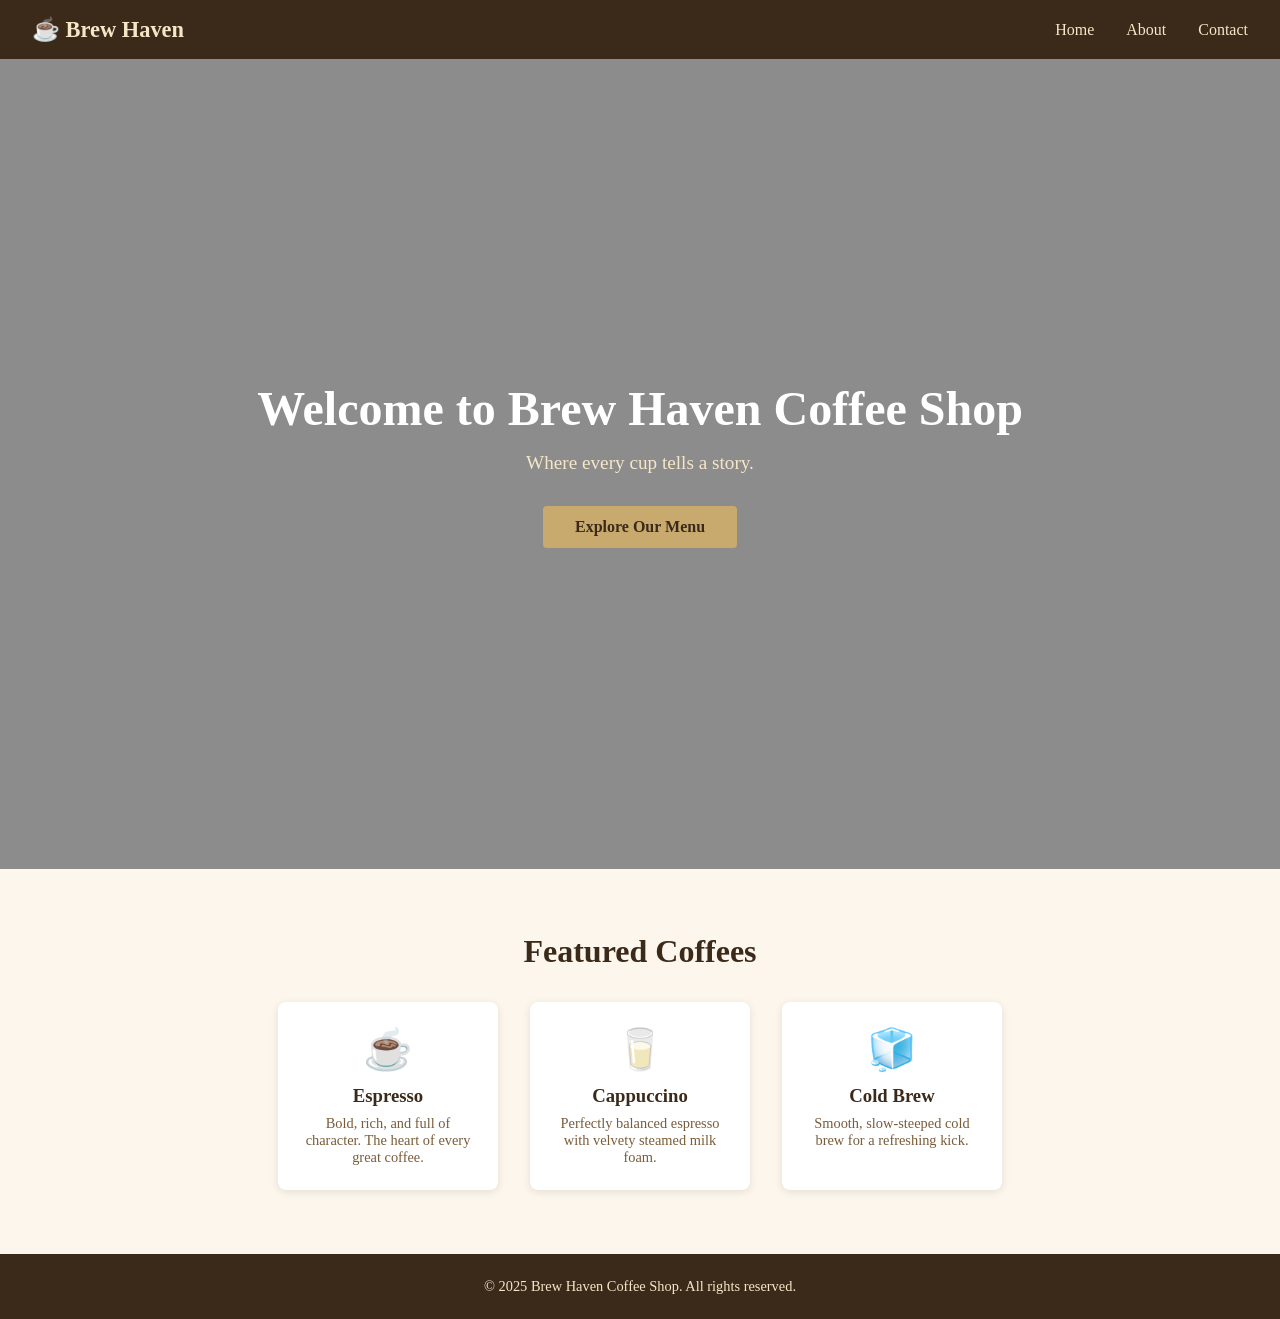
==== index.html @ 6bb27186 "feat: add home page with nav, hero, featured coffees, and footer" ====
<!DOCTYPE html>
<html lang="en">
<head>
  <meta charset="UTF-8" />
  <meta name="viewport" content="width=device-width, initial-scale=1.0" />
  <title>Brew Haven Coffee Shop</title>
  <style>
    * { margin: 0; padding: 0; box-sizing: border-box; }
    body { font-family: Georgia, serif; color: #3b2a1a; }

    /* Nav */
    nav {
      background: #3b2a1a;
      padding: 1rem 2rem;
      display: flex;
      justify-content: space-between;
      align-items: center;
    }
    nav .logo { color: #f5e6c8; font-size: 1.4rem; font-weight: bold; }
    nav ul { list-style: none; display: flex; gap: 2rem; }
    nav ul a { color: #f5e6c8; text-decoration: none; font-size: 1rem; }
    nav ul a:hover { color: #c8a96e; }

    /* Hero */
    .hero {
      background: linear-gradient(rgba(0,0,0,0.45), rgba(0,0,0,0.45)),
                  url('https://images.unsplash.com/photo-1495474472287-4d71bcdd2085?w=1400') center/cover no-repeat;
      height: 90vh;
      display: flex;
      flex-direction: column;
      justify-content: center;
      align-items: center;
      text-align: center;
      color: #fff;
      padding: 1rem;
    }
    .hero h1 { font-size: 3rem; margin-bottom: 1rem; }
    .hero p { font-size: 1.2rem; margin-bottom: 2rem; color: #f5e6c8; }
    .hero a {
      background: #c8a96e;
      color: #3b2a1a;
      padding: 0.75rem 2rem;
      text-decoration: none;
      font-weight: bold;
      border-radius: 4px;
    }
    .hero a:hover { background: #b8935a; }

    /* Featured */
    .featured { padding: 4rem 2rem; text-align: center; background: #fdf6ec; }
    .featured h2 { font-size: 2rem; margin-bottom: 2rem; }
    .cards { display: flex; justify-content: center; gap: 2rem; flex-wrap: wrap; }
    .card {
      background: #fff;
      border-radius: 8px;
      padding: 1.5rem;
      width: 220px;
      box-shadow: 0 2px 8px rgba(0,0,0,0.1);
    }
    .card .icon { font-size: 2.5rem; margin-bottom: 0.75rem; }
    .card h3 { margin-bottom: 0.5rem; }
    .card p { font-size: 0.9rem; color: #7a5c3a; }

    /* Footer */
    footer {
      background: #3b2a1a;
      color: #f5e6c8;
      text-align: center;
      padding: 1.5rem;
      font-size: 0.9rem;
    }
  </style>
</head>
<body>

  <nav>
    <div class="logo">☕ Brew Haven</div>
    <ul>
      <li><a href="index.html">Home</a></li>
      <li><a href="about.html">About</a></li>
      <li><a href="contact.html">Contact</a></li>
    </ul>
  </nav>

  <section class="hero">
    <h1>Welcome to Brew Haven Coffee Shop</h1>
    <p>Where every cup tells a story.</p>
    <a href="#featured">Explore Our Menu</a>
  </section>

  <section class="featured" id="featured">
    <h2>Featured Coffees</h2>
    <div class="cards">
      <div class="card">
        <div class="icon">☕</div>
        <h3>Espresso</h3>
        <p>Bold, rich, and full of character. The heart of every great coffee.</p>
      </div>
      <div class="card">
        <div class="icon">🥛</div>
        <h3>Cappuccino</h3>
        <p>Perfectly balanced espresso with velvety steamed milk foam.</p>
      </div>
      <div class="card">
        <div class="icon">🧊</div>
        <h3>Cold Brew</h3>
        <p>Smooth, slow-steeped cold brew for a refreshing kick.</p>
      </div>
    </div>
  </section>

  <footer>
    <p>&copy; 2025 Brew Haven Coffee Shop. All rights reserved.</p>
  </footer>

</body>
</html>
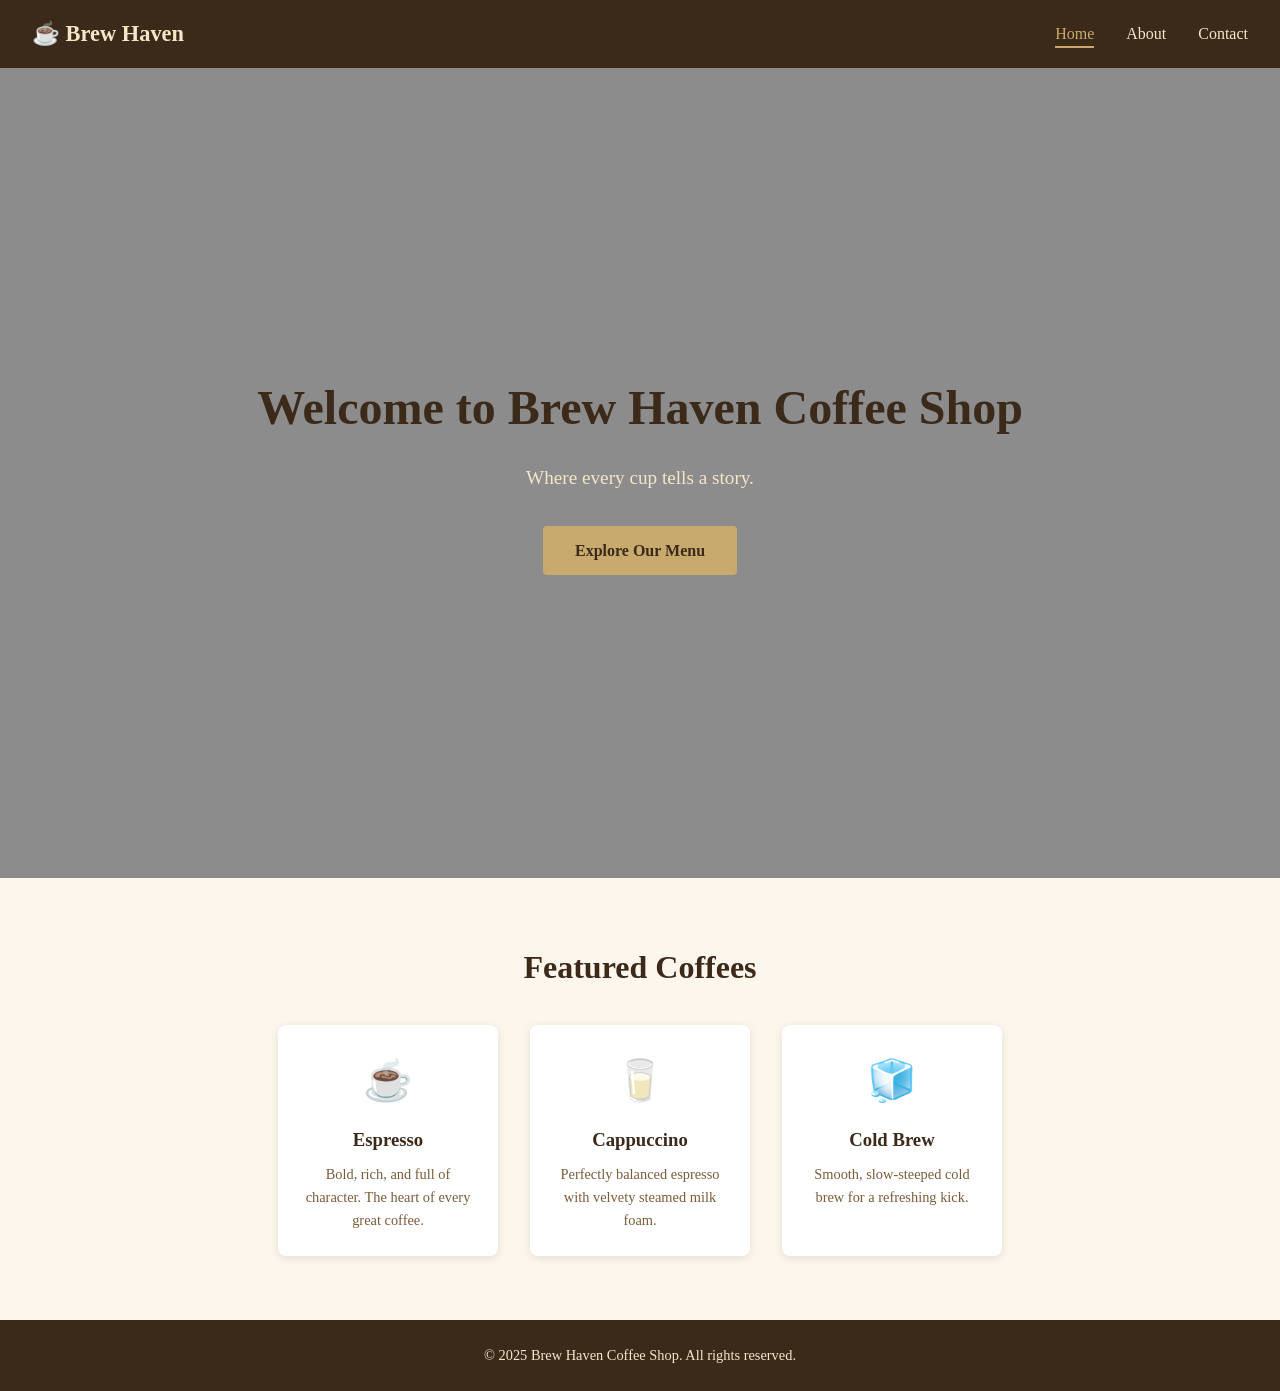
==== commit 5f8f7a89: "Fix stylesheet filename, add responsive nav, style buttons/forms/cards, update README" ====
--- a/index.html
+++ b/index.html
@@ -4,79 +4,16 @@
   <meta charset="UTF-8" />
   <meta name="viewport" content="width=device-width, initial-scale=1.0" />
   <title>Brew Haven Coffee Shop</title>
-  <style>
-    * { margin: 0; padding: 0; box-sizing: border-box; }
-    body { font-family: Georgia, serif; color: #3b2a1a; }
-
-    /* Nav */
-    nav {
-      background: #3b2a1a;
-      padding: 1rem 2rem;
-      display: flex;
-      justify-content: space-between;
-      align-items: center;
-    }
-    nav .logo { color: #f5e6c8; font-size: 1.4rem; font-weight: bold; }
-    nav ul { list-style: none; display: flex; gap: 2rem; }
-    nav ul a { color: #f5e6c8; text-decoration: none; font-size: 1rem; }
-    nav ul a:hover { color: #c8a96e; }
-
-    /* Hero */
-    .hero {
-      background: linear-gradient(rgba(0,0,0,0.45), rgba(0,0,0,0.45)),
-                  url('https://images.unsplash.com/photo-1495474472287-4d71bcdd2085?w=1400') center/cover no-repeat;
-      height: 90vh;
-      display: flex;
-      flex-direction: column;
-      justify-content: center;
-      align-items: center;
-      text-align: center;
-      color: #fff;
-      padding: 1rem;
-    }
-    .hero h1 { font-size: 3rem; margin-bottom: 1rem; }
-    .hero p { font-size: 1.2rem; margin-bottom: 2rem; color: #f5e6c8; }
-    .hero a {
-      background: #c8a96e;
-      color: #3b2a1a;
-      padding: 0.75rem 2rem;
-      text-decoration: none;
-      font-weight: bold;
-      border-radius: 4px;
-    }
-    .hero a:hover { background: #b8935a; }
-
-    /* Featured */
-    .featured { padding: 4rem 2rem; text-align: center; background: #fdf6ec; }
-    .featured h2 { font-size: 2rem; margin-bottom: 2rem; }
-    .cards { display: flex; justify-content: center; gap: 2rem; flex-wrap: wrap; }
-    .card {
-      background: #fff;
-      border-radius: 8px;
-      padding: 1.5rem;
-      width: 220px;
-      box-shadow: 0 2px 8px rgba(0,0,0,0.1);
-    }
-    .card .icon { font-size: 2.5rem; margin-bottom: 0.75rem; }
-    .card h3 { margin-bottom: 0.5rem; }
-    .card p { font-size: 0.9rem; color: #7a5c3a; }
-
-    /* Footer */
-    footer {
-      background: #3b2a1a;
-      color: #f5e6c8;
-      text-align: center;
-      padding: 1.5rem;
-      font-size: 0.9rem;
-    }
-  </style>
+  <link rel="stylesheet" href="styles.css" />
 </head>
 <body>
 
   <nav>
     <div class="logo">☕ Brew Haven</div>
+    <input type="checkbox" id="nav-toggle" class="nav-toggle" />
+    <label for="nav-toggle" class="nav-toggle-label">☰</label>
     <ul>
-      <li><a href="index.html">Home</a></li>
+      <li><a href="index.html" class="active">Home</a></li>
       <li><a href="about.html">About</a></li>
       <li><a href="contact.html">Contact</a></li>
     </ul>
@@ -114,4 +51,4 @@
   </footer>
 
 </body>
-</html>
+</html>
--- a/styles.css
+++ b/styles.css
@@ -0,0 +1,503 @@
+/* ===========================================================
+   Brew Haven Coffee Shop — Advanced Stylesheet
+   Author: Mohammed (feature/css-readme)
+   Theme: coffee-inspired (brown / cream / dark gray)
+   Includes: animations, transitions, responsive nav
+=========================================================== */
+
+:root {
+  --brown-dark: #3b2a1a;
+  --brown-mid: #7a5c3a;
+  --tan: #c8a96e;
+  --tan-dark: #b8935a;
+  --cream: #f5e6c8;
+  --cream-bg: #fdf6ec;
+  --white: #ffffff;
+  --gray-dark: #2e2e2e;
+  --shadow: 0 2px 8px rgba(0, 0, 0, 0.1);
+  --shadow-lg: 0 10px 30px rgba(59, 42, 26, 0.18);
+  --radius: 8px;
+  --transition-fast: 0.2s ease;
+  --transition-mid: 0.4s cubic-bezier(0.4, 0, 0.2, 1);
+}
+
+* { margin: 0; padding: 0; box-sizing: border-box; }
+
+html { scroll-behavior: smooth; }
+
+body {
+  font-family: Georgia, serif;
+  color: var(--brown-dark);
+  background: var(--white);
+  line-height: 1.6;
+  overflow-x: hidden;
+}
+
+h1, h2, h3 { color: var(--brown-dark); }
+a { color: inherit; }
+img { max-width: 100%; display: block; }
+
+/* ===========================================================
+   Keyframe animations
+=========================================================== */
+@keyframes fadeInUp {
+  from { opacity: 0; transform: translateY(24px); }
+  to   { opacity: 1; transform: translateY(0); }
+}
+
+@keyframes fadeIn {
+  from { opacity: 0; }
+  to   { opacity: 1; }
+}
+
+@keyframes steamRise {
+  0%   { transform: translateY(0) scale(1); opacity: 0.6; }
+  50%  { transform: translateY(-10px) scale(1.05); opacity: 0.9; }
+  100% { transform: translateY(0) scale(1); opacity: 0.6; }
+}
+
+@keyframes underlineGrow {
+  from { width: 0; }
+  to   { width: 100%; }
+}
+
+@keyframes pulseGlow {
+  0%, 100% { box-shadow: 0 0 0 0 rgba(200, 169, 110, 0.5); }
+  50%      { box-shadow: 0 0 0 10px rgba(200, 169, 110, 0); }
+}
+
+@keyframes slideDown {
+  from { max-height: 0; opacity: 0; }
+  to   { max-height: 400px; opacity: 1; }
+}
+
+/* ===========================================================
+   Navigation
+=========================================================== */
+nav {
+  background: var(--brown-dark);
+  padding: 1rem 2rem;
+  display: flex;
+  justify-content: space-between;
+  align-items: center;
+  position: sticky;
+  top: 0;
+  z-index: 100;
+  transition: box-shadow var(--transition-fast), padding var(--transition-fast);
+}
+
+nav.scrolled {
+  box-shadow: var(--shadow-lg);
+  padding: 0.6rem 2rem;
+}
+
+nav .logo {
+  color: var(--cream);
+  font-size: 1.4rem;
+  font-weight: bold;
+  animation: fadeIn 0.6s ease;
+}
+
+nav ul {
+  list-style: none;
+  display: flex;
+  gap: 2rem;
+}
+
+nav ul li {
+  position: relative;
+}
+
+nav ul a {
+  color: var(--cream);
+  text-decoration: none;
+  font-size: 1rem;
+  padding-bottom: 4px;
+  position: relative;
+  transition: color var(--transition-fast);
+}
+
+/* Animated underline on hover/active */
+nav ul a::after {
+  content: '';
+  position: absolute;
+  left: 0;
+  bottom: -2px;
+  height: 2px;
+  width: 0;
+  background: var(--tan);
+  transition: width var(--transition-mid);
+}
+
+nav ul a:hover,
+nav ul a.active {
+  color: var(--tan);
+}
+
+nav ul a:hover::after,
+nav ul a.active::after {
+  width: 100%;
+}
+
+/* Mobile nav toggle (pure CSS checkbox hack) */
+.nav-toggle { display: none; }
+
+.nav-toggle-label {
+  display: none;
+  color: var(--cream);
+  font-size: 1.7rem;
+  cursor: pointer;
+  transition: transform var(--transition-fast);
+}
+
+.nav-toggle:checked ~ .nav-toggle-label {
+  transform: rotate(90deg);
+}
+
+@media (max-width: 700px) {
+  .nav-toggle-label { display: block; }
+
+  nav ul {
+    position: absolute;
+    top: 100%;
+    left: 0;
+    right: 0;
+    background: var(--brown-dark);
+    flex-direction: column;
+    gap: 0;
+    max-height: 0;
+    overflow: hidden;
+    opacity: 0;
+    transition: max-height var(--transition-mid), opacity var(--transition-mid);
+  }
+
+  nav ul li {
+    padding: 0.75rem 2rem;
+    border-top: 1px solid rgba(245, 230, 200, 0.15);
+  }
+
+  .nav-toggle:checked ~ ul {
+    max-height: 300px;
+    opacity: 1;
+    animation: slideDown var(--transition-mid);
+  }
+}
+
+/* ===========================================================
+   Hero
+=========================================================== */
+.hero {
+  background: linear-gradient(rgba(0, 0, 0, 0.45), rgba(0, 0, 0, 0.45)),
+    url('https://images.unsplash.com/photo-1495474472287-4d71bcdd2085?w=1400') center/cover no-repeat;
+  height: 90vh;
+  display: flex;
+  flex-direction: column;
+  justify-content: center;
+  align-items: center;
+  text-align: center;
+  color: var(--white);
+  padding: 1rem;
+  position: relative;
+  overflow: hidden;
+}
+
+.hero h1 {
+  font-size: 3rem;
+  margin-bottom: 1rem;
+  animation: fadeInUp 0.8s ease both;
+}
+
+.hero p {
+  font-size: 1.2rem;
+  margin-bottom: 2rem;
+  color: var(--cream);
+  animation: fadeInUp 0.8s ease 0.15s both;
+}
+
+.hero a,
+.btn {
+  display: inline-block;
+  background: var(--tan);
+  color: var(--brown-dark);
+  padding: 0.75rem 2rem;
+  text-decoration: none;
+  font-weight: bold;
+  border: none;
+  border-radius: 4px;
+  cursor: pointer;
+  font-family: inherit;
+  font-size: 1rem;
+  position: relative;
+  overflow: hidden;
+  transition: background var(--transition-fast), transform var(--transition-fast), box-shadow var(--transition-fast);
+  animation: fadeInUp 0.8s ease 0.3s both;
+}
+
+.hero a:hover,
+.btn:hover {
+  background: var(--tan-dark);
+  transform: translateY(-3px);
+  box-shadow: var(--shadow-lg);
+}
+
+.hero a:active,
+.btn:active { transform: translateY(0); }
+
+/* Ripple effect on click */
+.btn::after {
+  content: '';
+  position: absolute;
+  top: 50%; left: 50%;
+  width: 0; height: 0;
+  background: rgba(255, 255, 255, 0.5);
+  border-radius: 50%;
+  transform: translate(-50%, -50%);
+  transition: width 0.5s ease, height 0.5s ease;
+}
+
+.btn:active::after {
+  width: 220px;
+  height: 220px;
+}
+
+/* ===========================================================
+   Page header (About / Contact style pages)
+=========================================================== */
+.page-header {
+  background: var(--brown-dark);
+  color: var(--cream);
+  text-align: center;
+  padding: 3rem 1.5rem;
+  animation: fadeIn 0.6s ease;
+}
+
+.page-header h1 { color: var(--cream); font-size: 2.2rem; }
+
+/* ===========================================================
+   Sections — fade in as they enter viewport
+   (requires .is-visible class toggled via small JS observer,
+   falls back to always-visible if JS isn't added)
+=========================================================== */
+.section {
+  padding: 3rem 2rem;
+  max-width: 900px;
+  margin: 0 auto;
+  opacity: 1;
+}
+
+.section.reveal {
+  opacity: 0;
+  transform: translateY(30px);
+  transition: opacity 0.7s ease, transform 0.7s ease;
+}
+
+.section.reveal.is-visible {
+  opacity: 1;
+  transform: translateY(0);
+}
+
+.section.alt-bg { background: var(--cream-bg); }
+
+.section h2 {
+  font-size: 1.8rem;
+  margin-bottom: 1rem;
+  display: inline-block;
+  padding-bottom: 0.3rem;
+  position: relative;
+}
+
+.section h2::after {
+  content: '';
+  position: absolute;
+  left: 0; bottom: 0;
+  height: 2px;
+  width: 100%;
+  background: var(--tan);
+  transform-origin: left;
+  animation: underlineGrow 0.6s ease 0.2s both;
+}
+
+.section p { color: var(--brown-mid); margin-bottom: 0.75rem; }
+
+.section ul { padding-left: 1.5rem; color: var(--brown-mid); }
+.section ul li {
+  margin-bottom: 0.5rem;
+  transition: transform var(--transition-fast), color var(--transition-fast);
+}
+.section ul li:hover {
+  transform: translateX(6px);
+  color: var(--brown-dark);
+}
+
+/* ===========================================================
+   Featured / cards
+=========================================================== */
+.featured { padding: 4rem 2rem; text-align: center; background: var(--cream-bg); }
+.featured h2 { font-size: 2rem; margin-bottom: 2rem; }
+
+.cards {
+  display: flex;
+  justify-content: center;
+  gap: 2rem;
+  flex-wrap: wrap;
+}
+
+.card {
+  background: var(--white);
+  border-radius: var(--radius);
+  padding: 1.5rem;
+  width: 220px;
+  box-shadow: var(--shadow);
+  transition: transform var(--transition-mid), box-shadow var(--transition-mid);
+  animation: fadeInUp 0.6s ease both;
+}
+
+.cards .card:nth-child(1) { animation-delay: 0.1s; }
+.cards .card:nth-child(2) { animation-delay: 0.25s; }
+.cards .card:nth-child(3) { animation-delay: 0.4s; }
+
+.card:hover {
+  transform: translateY(-8px) scale(1.03);
+  box-shadow: var(--shadow-lg);
+}
+
+.card .icon {
+  font-size: 2.5rem;
+  margin-bottom: 0.75rem;
+  display: inline-block;
+  transition: transform var(--transition-mid);
+}
+
+.card:hover .icon {
+  animation: steamRise 1.4s ease-in-out infinite;
+}
+
+.card h3 { margin-bottom: 0.5rem; }
+.card p { font-size: 0.9rem; color: var(--brown-mid); }
+
+/* ===========================================================
+   Tables
+=========================================================== */
+table {
+  width: 100%;
+  border-collapse: collapse;
+  background: var(--white);
+  box-shadow: var(--shadow);
+  border-radius: var(--radius);
+  overflow: hidden;
+}
+
+table th, table td {
+  padding: 0.9rem 1.2rem;
+  text-align: left;
+  border-bottom: 1px solid #eee;
+  transition: background var(--transition-fast);
+}
+
+table th {
+  background: var(--brown-dark);
+  color: var(--cream);
+}
+
+table tr:hover td { background: var(--cream-bg); }
+table tr:last-child td { border-bottom: none; }
+
+/* ===========================================================
+   Forms
+=========================================================== */
+.form-group {
+  margin-bottom: 1.4rem;
+  text-align: left;
+  position: relative;
+}
+
+.form-group label {
+  display: block;
+  margin-bottom: 0.4rem;
+  font-weight: bold;
+  color: var(--brown-dark);
+}
+
+.form-group input,
+.form-group textarea {
+  width: 100%;
+  padding: 0.7rem 0.9rem;
+  border: 1px solid #d8c8ae;
+  border-radius: 4px;
+  font-family: inherit;
+  font-size: 1rem;
+  background: var(--white);
+  color: var(--gray-dark);
+  transition: border-color var(--transition-fast), box-shadow var(--transition-fast);
+}
+
+.form-group input:focus,
+.form-group textarea:focus {
+  outline: none;
+  border-color: var(--tan);
+  box-shadow: 0 0 0 3px rgba(200, 169, 110, 0.25);
+}
+
+.form-group textarea { resize: vertical; min-height: 120px; }
+
+.contact-info {
+  color: var(--brown-mid);
+  margin-bottom: 0.5rem;
+  transition: color var(--transition-fast);
+}
+.contact-info:hover { color: var(--brown-dark); }
+
+.map-placeholder {
+  width: 100%;
+  min-height: 250px;
+  background: var(--cream-bg);
+  border: 2px dashed var(--tan);
+  border-radius: var(--radius);
+  display: flex;
+  align-items: center;
+  justify-content: center;
+  color: var(--brown-mid);
+  font-size: 0.95rem;
+  transition: border-color var(--transition-fast), background var(--transition-fast);
+}
+.map-placeholder:hover {
+  border-color: var(--tan-dark);
+  background: #f7ecd8;
+}
+
+/* Submit button pulse when focused */
+button[type="submit"]:focus {
+  animation: pulseGlow 1.6s ease infinite;
+}
+
+/* ===========================================================
+   Footer
+=========================================================== */
+footer {
+  background: var(--brown-dark);
+  color: var(--cream);
+  text-align: center;
+  padding: 1.5rem;
+  font-size: 0.9rem;
+}
+
+/* ===========================================================
+   Responsive tweaks
+=========================================================== */
+@media (max-width: 700px) {
+  .hero h1 { font-size: 2.1rem; }
+  .hero p { font-size: 1rem; }
+  .cards { gap: 1.2rem; }
+  .card { width: 100%; max-width: 300px; }
+  .section { padding: 2rem 1.2rem; }
+}
+
+/* Respect users who prefer reduced motion */
+@media (prefers-reduced-motion: reduce) {
+  *, *::before, *::after {
+    animation-duration: 0.001ms !important;
+    animation-iteration-count: 1 !important;
+    transition-duration: 0.001ms !important;
+    scroll-behavior: auto !important;
+  }
+}
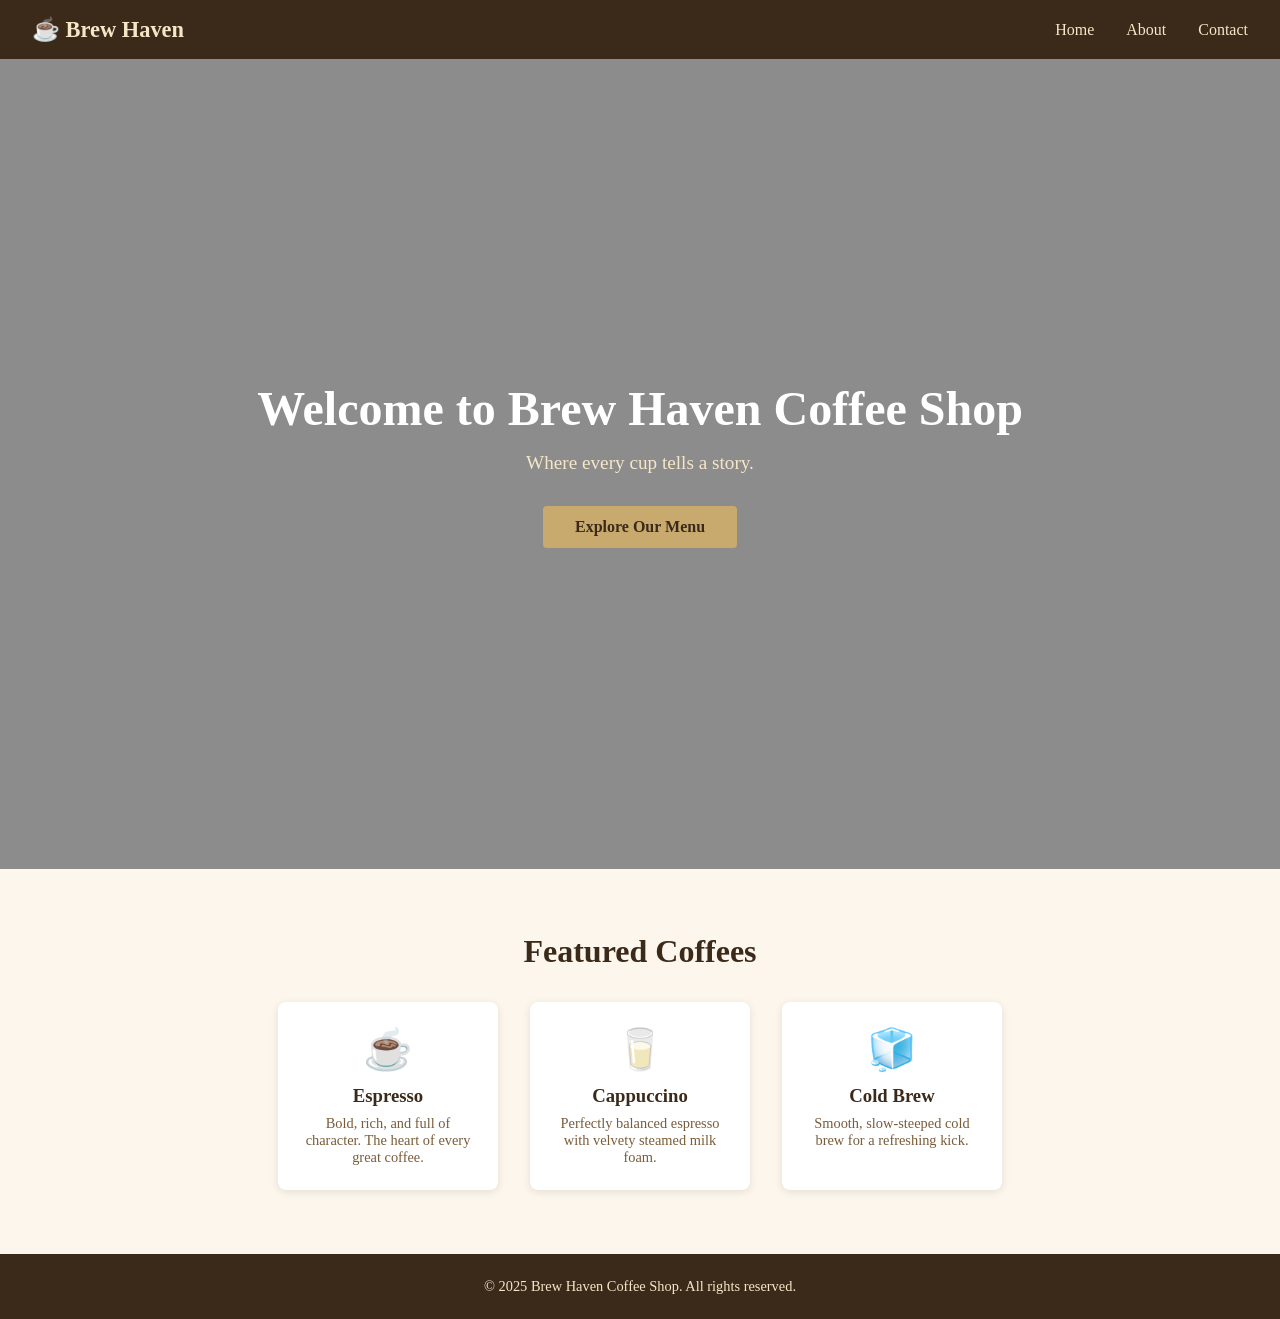
==== commit c289dd4e: "Merge pull request #3 from VijayGaurav/feature/home-page feat: add home page with nav, hero, feature" ====
--- a/index.html
+++ b/index.html
@@ -4,16 +4,79 @@
   <meta charset="UTF-8" />
   <meta name="viewport" content="width=device-width, initial-scale=1.0" />
   <title>Brew Haven Coffee Shop</title>
-  <link rel="stylesheet" href="styles.css" />
+  <style>
+    * { margin: 0; padding: 0; box-sizing: border-box; }
+    body { font-family: Georgia, serif; color: #3b2a1a; }
+
+    /* Nav */
+    nav {
+      background: #3b2a1a;
+      padding: 1rem 2rem;
+      display: flex;
+      justify-content: space-between;
+      align-items: center;
+    }
+    nav .logo { color: #f5e6c8; font-size: 1.4rem; font-weight: bold; }
+    nav ul { list-style: none; display: flex; gap: 2rem; }
+    nav ul a { color: #f5e6c8; text-decoration: none; font-size: 1rem; }
+    nav ul a:hover { color: #c8a96e; }
+
+    /* Hero */
+    .hero {
+      background: linear-gradient(rgba(0,0,0,0.45), rgba(0,0,0,0.45)),
+                  url('https://images.unsplash.com/photo-1495474472287-4d71bcdd2085?w=1400') center/cover no-repeat;
+      height: 90vh;
+      display: flex;
+      flex-direction: column;
+      justify-content: center;
+      align-items: center;
+      text-align: center;
+      color: #fff;
+      padding: 1rem;
+    }
+    .hero h1 { font-size: 3rem; margin-bottom: 1rem; }
+    .hero p { font-size: 1.2rem; margin-bottom: 2rem; color: #f5e6c8; }
+    .hero a {
+      background: #c8a96e;
+      color: #3b2a1a;
+      padding: 0.75rem 2rem;
+      text-decoration: none;
+      font-weight: bold;
+      border-radius: 4px;
+    }
+    .hero a:hover { background: #b8935a; }
+
+    /* Featured */
+    .featured { padding: 4rem 2rem; text-align: center; background: #fdf6ec; }
+    .featured h2 { font-size: 2rem; margin-bottom: 2rem; }
+    .cards { display: flex; justify-content: center; gap: 2rem; flex-wrap: wrap; }
+    .card {
+      background: #fff;
+      border-radius: 8px;
+      padding: 1.5rem;
+      width: 220px;
+      box-shadow: 0 2px 8px rgba(0,0,0,0.1);
+    }
+    .card .icon { font-size: 2.5rem; margin-bottom: 0.75rem; }
+    .card h3 { margin-bottom: 0.5rem; }
+    .card p { font-size: 0.9rem; color: #7a5c3a; }
+
+    /* Footer */
+    footer {
+      background: #3b2a1a;
+      color: #f5e6c8;
+      text-align: center;
+      padding: 1.5rem;
+      font-size: 0.9rem;
+    }
+  </style>
 </head>
 <body>
 
   <nav>
     <div class="logo">☕ Brew Haven</div>
-    <input type="checkbox" id="nav-toggle" class="nav-toggle" />
-    <label for="nav-toggle" class="nav-toggle-label">☰</label>
     <ul>
-      <li><a href="index.html" class="active">Home</a></li>
+      <li><a href="index.html">Home</a></li>
       <li><a href="about.html">About</a></li>
       <li><a href="contact.html">Contact</a></li>
     </ul>
@@ -51,4 +114,4 @@
   </footer>
 
 </body>
-</html>+</html>
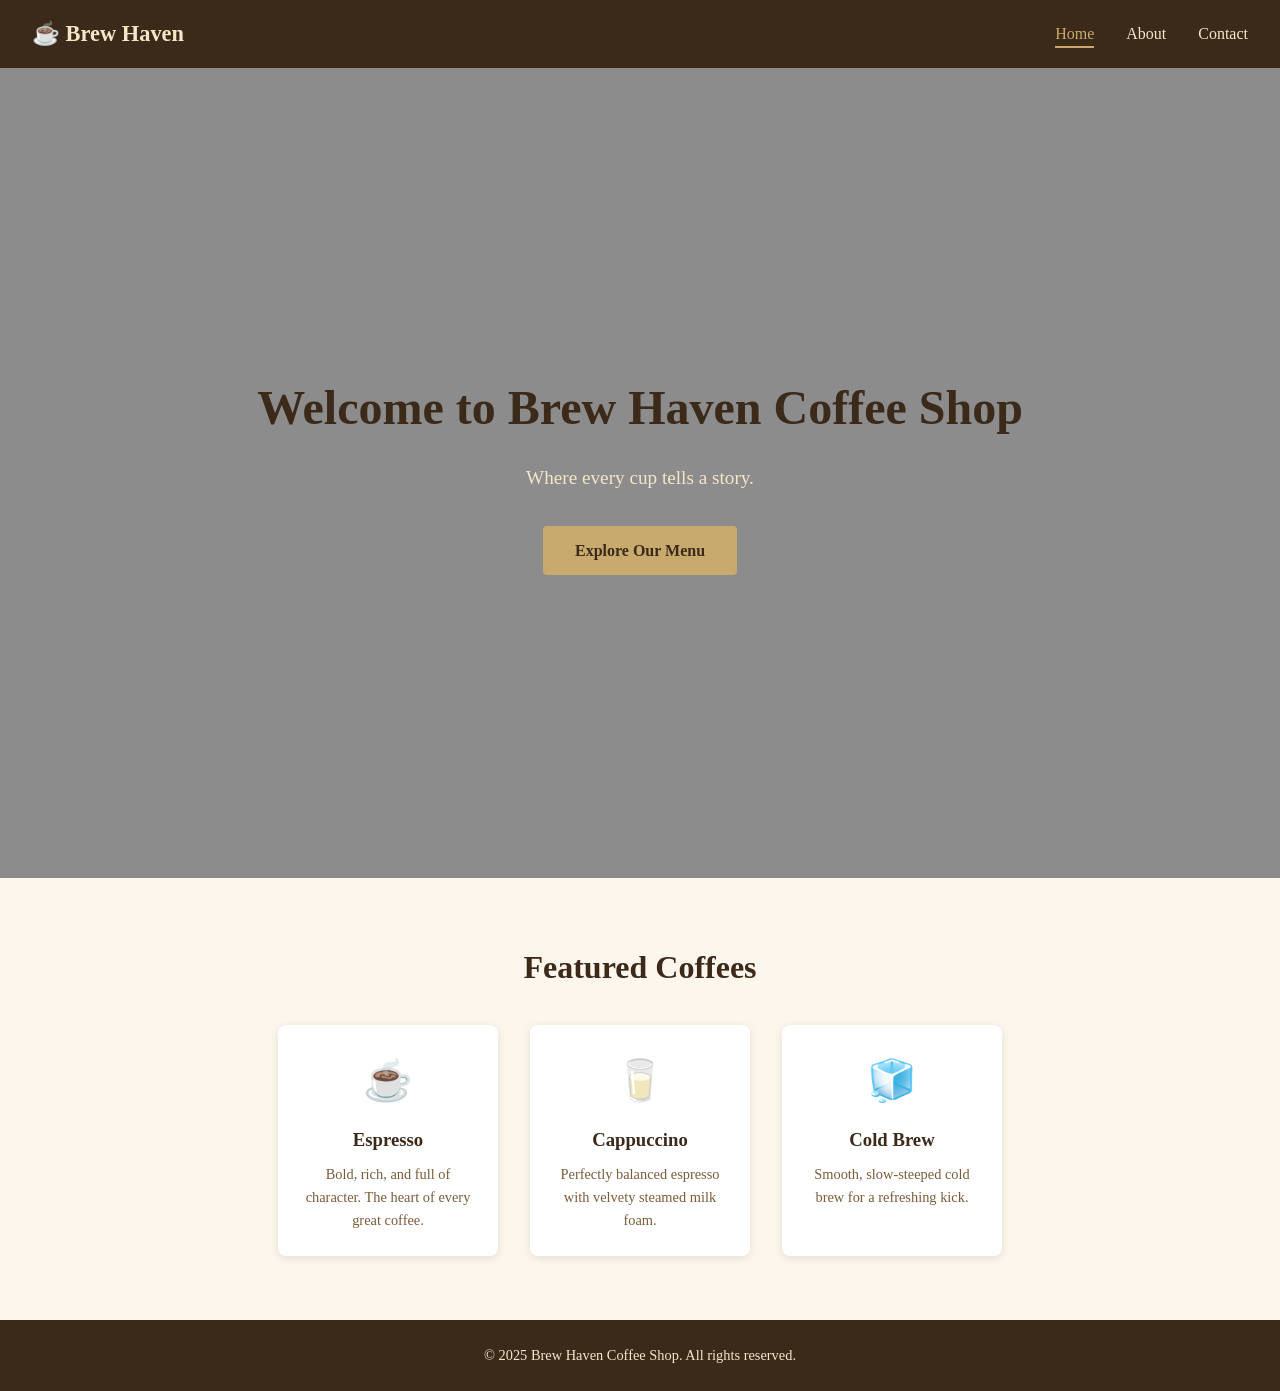
==== commit 64e9af60: "Merge pull request #4 from VijayGaurav/feature/css-readme Feature/css readme" ====
--- a/index.html
+++ b/index.html
@@ -4,79 +4,16 @@
   <meta charset="UTF-8" />
   <meta name="viewport" content="width=device-width, initial-scale=1.0" />
   <title>Brew Haven Coffee Shop</title>
-  <style>
-    * { margin: 0; padding: 0; box-sizing: border-box; }
-    body { font-family: Georgia, serif; color: #3b2a1a; }
-
-    /* Nav */
-    nav {
-      background: #3b2a1a;
-      padding: 1rem 2rem;
-      display: flex;
-      justify-content: space-between;
-      align-items: center;
-    }
-    nav .logo { color: #f5e6c8; font-size: 1.4rem; font-weight: bold; }
-    nav ul { list-style: none; display: flex; gap: 2rem; }
-    nav ul a { color: #f5e6c8; text-decoration: none; font-size: 1rem; }
-    nav ul a:hover { color: #c8a96e; }
-
-    /* Hero */
-    .hero {
-      background: linear-gradient(rgba(0,0,0,0.45), rgba(0,0,0,0.45)),
-                  url('https://images.unsplash.com/photo-1495474472287-4d71bcdd2085?w=1400') center/cover no-repeat;
-      height: 90vh;
-      display: flex;
-      flex-direction: column;
-      justify-content: center;
-      align-items: center;
-      text-align: center;
-      color: #fff;
-      padding: 1rem;
-    }
-    .hero h1 { font-size: 3rem; margin-bottom: 1rem; }
-    .hero p { font-size: 1.2rem; margin-bottom: 2rem; color: #f5e6c8; }
-    .hero a {
-      background: #c8a96e;
-      color: #3b2a1a;
-      padding: 0.75rem 2rem;
-      text-decoration: none;
-      font-weight: bold;
-      border-radius: 4px;
-    }
-    .hero a:hover { background: #b8935a; }
-
-    /* Featured */
-    .featured { padding: 4rem 2rem; text-align: center; background: #fdf6ec; }
-    .featured h2 { font-size: 2rem; margin-bottom: 2rem; }
-    .cards { display: flex; justify-content: center; gap: 2rem; flex-wrap: wrap; }
-    .card {
-      background: #fff;
-      border-radius: 8px;
-      padding: 1.5rem;
-      width: 220px;
-      box-shadow: 0 2px 8px rgba(0,0,0,0.1);
-    }
-    .card .icon { font-size: 2.5rem; margin-bottom: 0.75rem; }
-    .card h3 { margin-bottom: 0.5rem; }
-    .card p { font-size: 0.9rem; color: #7a5c3a; }
-
-    /* Footer */
-    footer {
-      background: #3b2a1a;
-      color: #f5e6c8;
-      text-align: center;
-      padding: 1.5rem;
-      font-size: 0.9rem;
-    }
-  </style>
+  <link rel="stylesheet" href="styles.css" />
 </head>
 <body>
 
   <nav>
     <div class="logo">☕ Brew Haven</div>
+    <input type="checkbox" id="nav-toggle" class="nav-toggle" />
+    <label for="nav-toggle" class="nav-toggle-label">☰</label>
     <ul>
-      <li><a href="index.html">Home</a></li>
+      <li><a href="index.html" class="active">Home</a></li>
       <li><a href="about.html">About</a></li>
       <li><a href="contact.html">Contact</a></li>
     </ul>
@@ -114,4 +51,4 @@
   </footer>
 
 </body>
-</html>
+</html>
--- a/styles.css
+++ b/styles.css
@@ -0,0 +1,503 @@
+/* ===========================================================
+   Brew Haven Coffee Shop — Advanced Stylesheet
+   Author: Mohammed (feature/css-readme)
+   Theme: coffee-inspired (brown / cream / dark gray)
+   Includes: animations, transitions, responsive nav
+=========================================================== */
+
+:root {
+  --brown-dark: #3b2a1a;
+  --brown-mid: #7a5c3a;
+  --tan: #c8a96e;
+  --tan-dark: #b8935a;
+  --cream: #f5e6c8;
+  --cream-bg: #fdf6ec;
+  --white: #ffffff;
+  --gray-dark: #2e2e2e;
+  --shadow: 0 2px 8px rgba(0, 0, 0, 0.1);
+  --shadow-lg: 0 10px 30px rgba(59, 42, 26, 0.18);
+  --radius: 8px;
+  --transition-fast: 0.2s ease;
+  --transition-mid: 0.4s cubic-bezier(0.4, 0, 0.2, 1);
+}
+
+* { margin: 0; padding: 0; box-sizing: border-box; }
+
+html { scroll-behavior: smooth; }
+
+body {
+  font-family: Georgia, serif;
+  color: var(--brown-dark);
+  background: var(--white);
+  line-height: 1.6;
+  overflow-x: hidden;
+}
+
+h1, h2, h3 { color: var(--brown-dark); }
+a { color: inherit; }
+img { max-width: 100%; display: block; }
+
+/* ===========================================================
+   Keyframe animations
+=========================================================== */
+@keyframes fadeInUp {
+  from { opacity: 0; transform: translateY(24px); }
+  to   { opacity: 1; transform: translateY(0); }
+}
+
+@keyframes fadeIn {
+  from { opacity: 0; }
+  to   { opacity: 1; }
+}
+
+@keyframes steamRise {
+  0%   { transform: translateY(0) scale(1); opacity: 0.6; }
+  50%  { transform: translateY(-10px) scale(1.05); opacity: 0.9; }
+  100% { transform: translateY(0) scale(1); opacity: 0.6; }
+}
+
+@keyframes underlineGrow {
+  from { width: 0; }
+  to   { width: 100%; }
+}
+
+@keyframes pulseGlow {
+  0%, 100% { box-shadow: 0 0 0 0 rgba(200, 169, 110, 0.5); }
+  50%      { box-shadow: 0 0 0 10px rgba(200, 169, 110, 0); }
+}
+
+@keyframes slideDown {
+  from { max-height: 0; opacity: 0; }
+  to   { max-height: 400px; opacity: 1; }
+}
+
+/* ===========================================================
+   Navigation
+=========================================================== */
+nav {
+  background: var(--brown-dark);
+  padding: 1rem 2rem;
+  display: flex;
+  justify-content: space-between;
+  align-items: center;
+  position: sticky;
+  top: 0;
+  z-index: 100;
+  transition: box-shadow var(--transition-fast), padding var(--transition-fast);
+}
+
+nav.scrolled {
+  box-shadow: var(--shadow-lg);
+  padding: 0.6rem 2rem;
+}
+
+nav .logo {
+  color: var(--cream);
+  font-size: 1.4rem;
+  font-weight: bold;
+  animation: fadeIn 0.6s ease;
+}
+
+nav ul {
+  list-style: none;
+  display: flex;
+  gap: 2rem;
+}
+
+nav ul li {
+  position: relative;
+}
+
+nav ul a {
+  color: var(--cream);
+  text-decoration: none;
+  font-size: 1rem;
+  padding-bottom: 4px;
+  position: relative;
+  transition: color var(--transition-fast);
+}
+
+/* Animated underline on hover/active */
+nav ul a::after {
+  content: '';
+  position: absolute;
+  left: 0;
+  bottom: -2px;
+  height: 2px;
+  width: 0;
+  background: var(--tan);
+  transition: width var(--transition-mid);
+}
+
+nav ul a:hover,
+nav ul a.active {
+  color: var(--tan);
+}
+
+nav ul a:hover::after,
+nav ul a.active::after {
+  width: 100%;
+}
+
+/* Mobile nav toggle (pure CSS checkbox hack) */
+.nav-toggle { display: none; }
+
+.nav-toggle-label {
+  display: none;
+  color: var(--cream);
+  font-size: 1.7rem;
+  cursor: pointer;
+  transition: transform var(--transition-fast);
+}
+
+.nav-toggle:checked ~ .nav-toggle-label {
+  transform: rotate(90deg);
+}
+
+@media (max-width: 700px) {
+  .nav-toggle-label { display: block; }
+
+  nav ul {
+    position: absolute;
+    top: 100%;
+    left: 0;
+    right: 0;
+    background: var(--brown-dark);
+    flex-direction: column;
+    gap: 0;
+    max-height: 0;
+    overflow: hidden;
+    opacity: 0;
+    transition: max-height var(--transition-mid), opacity var(--transition-mid);
+  }
+
+  nav ul li {
+    padding: 0.75rem 2rem;
+    border-top: 1px solid rgba(245, 230, 200, 0.15);
+  }
+
+  .nav-toggle:checked ~ ul {
+    max-height: 300px;
+    opacity: 1;
+    animation: slideDown var(--transition-mid);
+  }
+}
+
+/* ===========================================================
+   Hero
+=========================================================== */
+.hero {
+  background: linear-gradient(rgba(0, 0, 0, 0.45), rgba(0, 0, 0, 0.45)),
+    url('https://images.unsplash.com/photo-1495474472287-4d71bcdd2085?w=1400') center/cover no-repeat;
+  height: 90vh;
+  display: flex;
+  flex-direction: column;
+  justify-content: center;
+  align-items: center;
+  text-align: center;
+  color: var(--white);
+  padding: 1rem;
+  position: relative;
+  overflow: hidden;
+}
+
+.hero h1 {
+  font-size: 3rem;
+  margin-bottom: 1rem;
+  animation: fadeInUp 0.8s ease both;
+}
+
+.hero p {
+  font-size: 1.2rem;
+  margin-bottom: 2rem;
+  color: var(--cream);
+  animation: fadeInUp 0.8s ease 0.15s both;
+}
+
+.hero a,
+.btn {
+  display: inline-block;
+  background: var(--tan);
+  color: var(--brown-dark);
+  padding: 0.75rem 2rem;
+  text-decoration: none;
+  font-weight: bold;
+  border: none;
+  border-radius: 4px;
+  cursor: pointer;
+  font-family: inherit;
+  font-size: 1rem;
+  position: relative;
+  overflow: hidden;
+  transition: background var(--transition-fast), transform var(--transition-fast), box-shadow var(--transition-fast);
+  animation: fadeInUp 0.8s ease 0.3s both;
+}
+
+.hero a:hover,
+.btn:hover {
+  background: var(--tan-dark);
+  transform: translateY(-3px);
+  box-shadow: var(--shadow-lg);
+}
+
+.hero a:active,
+.btn:active { transform: translateY(0); }
+
+/* Ripple effect on click */
+.btn::after {
+  content: '';
+  position: absolute;
+  top: 50%; left: 50%;
+  width: 0; height: 0;
+  background: rgba(255, 255, 255, 0.5);
+  border-radius: 50%;
+  transform: translate(-50%, -50%);
+  transition: width 0.5s ease, height 0.5s ease;
+}
+
+.btn:active::after {
+  width: 220px;
+  height: 220px;
+}
+
+/* ===========================================================
+   Page header (About / Contact style pages)
+=========================================================== */
+.page-header {
+  background: var(--brown-dark);
+  color: var(--cream);
+  text-align: center;
+  padding: 3rem 1.5rem;
+  animation: fadeIn 0.6s ease;
+}
+
+.page-header h1 { color: var(--cream); font-size: 2.2rem; }
+
+/* ===========================================================
+   Sections — fade in as they enter viewport
+   (requires .is-visible class toggled via small JS observer,
+   falls back to always-visible if JS isn't added)
+=========================================================== */
+.section {
+  padding: 3rem 2rem;
+  max-width: 900px;
+  margin: 0 auto;
+  opacity: 1;
+}
+
+.section.reveal {
+  opacity: 0;
+  transform: translateY(30px);
+  transition: opacity 0.7s ease, transform 0.7s ease;
+}
+
+.section.reveal.is-visible {
+  opacity: 1;
+  transform: translateY(0);
+}
+
+.section.alt-bg { background: var(--cream-bg); }
+
+.section h2 {
+  font-size: 1.8rem;
+  margin-bottom: 1rem;
+  display: inline-block;
+  padding-bottom: 0.3rem;
+  position: relative;
+}
+
+.section h2::after {
+  content: '';
+  position: absolute;
+  left: 0; bottom: 0;
+  height: 2px;
+  width: 100%;
+  background: var(--tan);
+  transform-origin: left;
+  animation: underlineGrow 0.6s ease 0.2s both;
+}
+
+.section p { color: var(--brown-mid); margin-bottom: 0.75rem; }
+
+.section ul { padding-left: 1.5rem; color: var(--brown-mid); }
+.section ul li {
+  margin-bottom: 0.5rem;
+  transition: transform var(--transition-fast), color var(--transition-fast);
+}
+.section ul li:hover {
+  transform: translateX(6px);
+  color: var(--brown-dark);
+}
+
+/* ===========================================================
+   Featured / cards
+=========================================================== */
+.featured { padding: 4rem 2rem; text-align: center; background: var(--cream-bg); }
+.featured h2 { font-size: 2rem; margin-bottom: 2rem; }
+
+.cards {
+  display: flex;
+  justify-content: center;
+  gap: 2rem;
+  flex-wrap: wrap;
+}
+
+.card {
+  background: var(--white);
+  border-radius: var(--radius);
+  padding: 1.5rem;
+  width: 220px;
+  box-shadow: var(--shadow);
+  transition: transform var(--transition-mid), box-shadow var(--transition-mid);
+  animation: fadeInUp 0.6s ease both;
+}
+
+.cards .card:nth-child(1) { animation-delay: 0.1s; }
+.cards .card:nth-child(2) { animation-delay: 0.25s; }
+.cards .card:nth-child(3) { animation-delay: 0.4s; }
+
+.card:hover {
+  transform: translateY(-8px) scale(1.03);
+  box-shadow: var(--shadow-lg);
+}
+
+.card .icon {
+  font-size: 2.5rem;
+  margin-bottom: 0.75rem;
+  display: inline-block;
+  transition: transform var(--transition-mid);
+}
+
+.card:hover .icon {
+  animation: steamRise 1.4s ease-in-out infinite;
+}
+
+.card h3 { margin-bottom: 0.5rem; }
+.card p { font-size: 0.9rem; color: var(--brown-mid); }
+
+/* ===========================================================
+   Tables
+=========================================================== */
+table {
+  width: 100%;
+  border-collapse: collapse;
+  background: var(--white);
+  box-shadow: var(--shadow);
+  border-radius: var(--radius);
+  overflow: hidden;
+}
+
+table th, table td {
+  padding: 0.9rem 1.2rem;
+  text-align: left;
+  border-bottom: 1px solid #eee;
+  transition: background var(--transition-fast);
+}
+
+table th {
+  background: var(--brown-dark);
+  color: var(--cream);
+}
+
+table tr:hover td { background: var(--cream-bg); }
+table tr:last-child td { border-bottom: none; }
+
+/* ===========================================================
+   Forms
+=========================================================== */
+.form-group {
+  margin-bottom: 1.4rem;
+  text-align: left;
+  position: relative;
+}
+
+.form-group label {
+  display: block;
+  margin-bottom: 0.4rem;
+  font-weight: bold;
+  color: var(--brown-dark);
+}
+
+.form-group input,
+.form-group textarea {
+  width: 100%;
+  padding: 0.7rem 0.9rem;
+  border: 1px solid #d8c8ae;
+  border-radius: 4px;
+  font-family: inherit;
+  font-size: 1rem;
+  background: var(--white);
+  color: var(--gray-dark);
+  transition: border-color var(--transition-fast), box-shadow var(--transition-fast);
+}
+
+.form-group input:focus,
+.form-group textarea:focus {
+  outline: none;
+  border-color: var(--tan);
+  box-shadow: 0 0 0 3px rgba(200, 169, 110, 0.25);
+}
+
+.form-group textarea { resize: vertical; min-height: 120px; }
+
+.contact-info {
+  color: var(--brown-mid);
+  margin-bottom: 0.5rem;
+  transition: color var(--transition-fast);
+}
+.contact-info:hover { color: var(--brown-dark); }
+
+.map-placeholder {
+  width: 100%;
+  min-height: 250px;
+  background: var(--cream-bg);
+  border: 2px dashed var(--tan);
+  border-radius: var(--radius);
+  display: flex;
+  align-items: center;
+  justify-content: center;
+  color: var(--brown-mid);
+  font-size: 0.95rem;
+  transition: border-color var(--transition-fast), background var(--transition-fast);
+}
+.map-placeholder:hover {
+  border-color: var(--tan-dark);
+  background: #f7ecd8;
+}
+
+/* Submit button pulse when focused */
+button[type="submit"]:focus {
+  animation: pulseGlow 1.6s ease infinite;
+}
+
+/* ===========================================================
+   Footer
+=========================================================== */
+footer {
+  background: var(--brown-dark);
+  color: var(--cream);
+  text-align: center;
+  padding: 1.5rem;
+  font-size: 0.9rem;
+}
+
+/* ===========================================================
+   Responsive tweaks
+=========================================================== */
+@media (max-width: 700px) {
+  .hero h1 { font-size: 2.1rem; }
+  .hero p { font-size: 1rem; }
+  .cards { gap: 1.2rem; }
+  .card { width: 100%; max-width: 300px; }
+  .section { padding: 2rem 1.2rem; }
+}
+
+/* Respect users who prefer reduced motion */
+@media (prefers-reduced-motion: reduce) {
+  *, *::before, *::after {
+    animation-duration: 0.001ms !important;
+    animation-iteration-count: 1 !important;
+    transition-duration: 0.001ms !important;
+    scroll-behavior: auto !important;
+  }
+}
